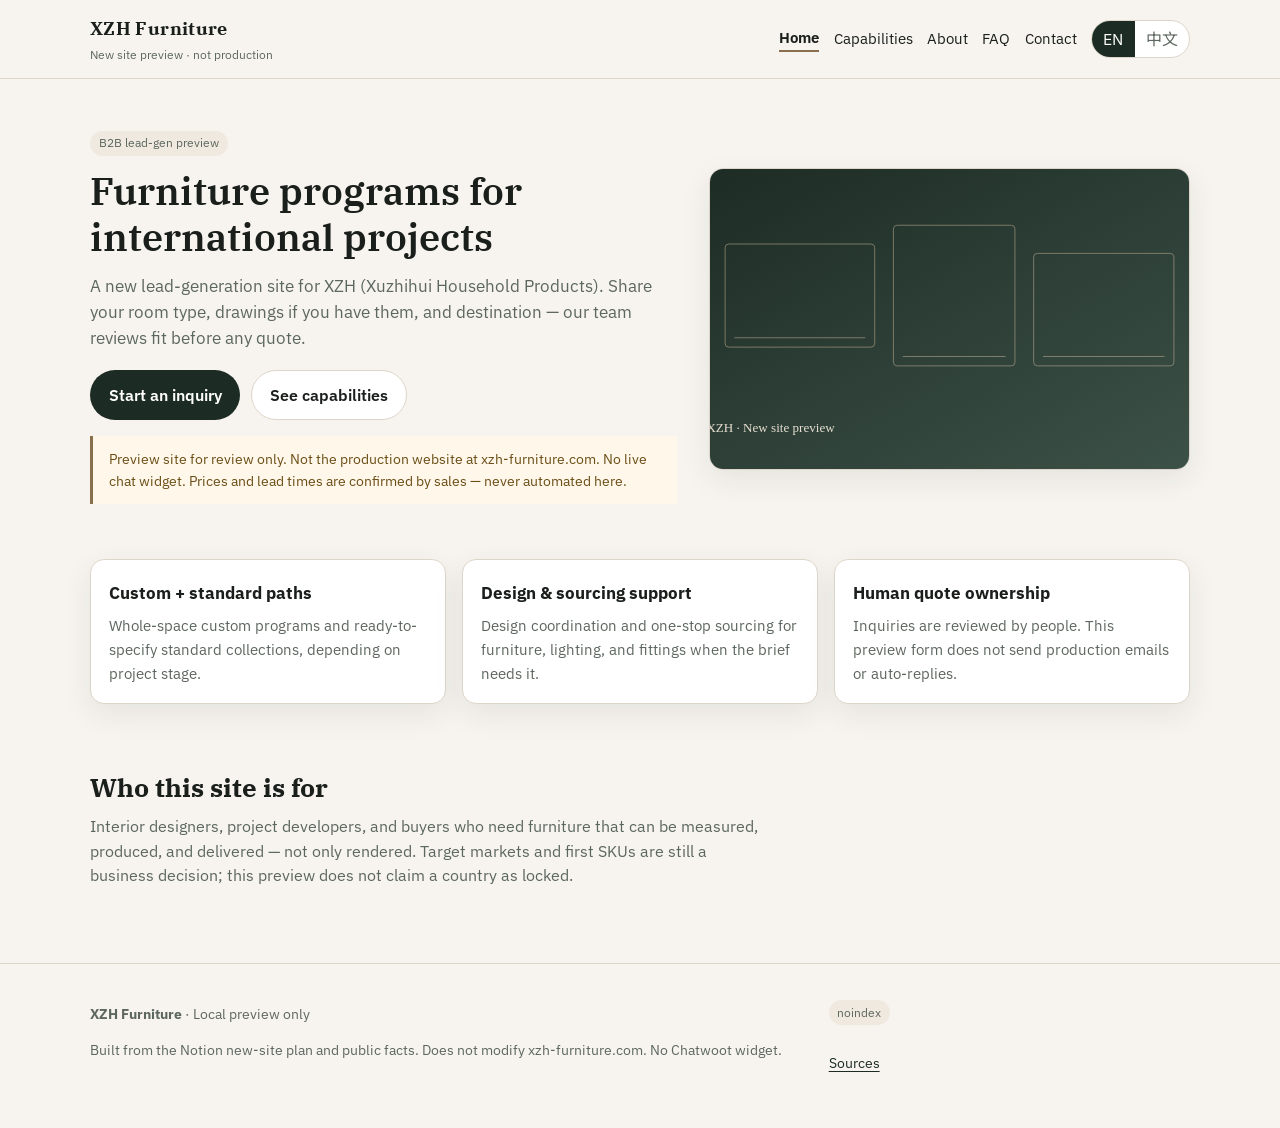
==== index.html @ 588ec73c "XZH new-site preview: static B2B lead-gen pages (local-first)" ====
<!DOCTYPE html>
<html lang="en">
<head>
<meta charset="utf-8"/>
<meta name="viewport" content="width=device-width, initial-scale=1"/>
<title data-i18n-en="Home · XZH Furniture (preview)" data-i18n-zh="首页 · XZH 家具（预览）">Home · XZH Furniture (preview)</title>
<meta name="description" content="XZH Furniture new lead-gen site preview. Not the production website."/>
<meta name="robots" content="noindex,nofollow"/>
<link rel="preconnect" href="https://fonts.googleapis.com"/>
<link rel="preconnect" href="https://fonts.gstatic.com" crossorigin/>
<link href="https://fonts.googleapis.com/css2?family=IBM+Plex+Sans:wght@400;600;700&family=IBM+Plex+Serif:wght@500;600&family=Noto+Sans+SC:wght@400;600&display=swap" rel="stylesheet"/>
<link rel="stylesheet" href="assets/css/site.css"/>
</head>
<body>
<header class="site-header"><div class="wrap header-inner">
<a class="brand" href="index.html">
<strong>XZH Furniture</strong>
<span data-i18n-en="New site preview · not production" data-i18n-zh="新站预览 · 非正式官网">New site preview · not production</span>
</a>
<nav class="nav" aria-label="Primary">
<a href="index.html" aria-current="page" data-i18n-en="Home" data-i18n-zh="首页">Home</a>
<a href="capabilities.html" data-i18n-en="Capabilities" data-i18n-zh="能力">Capabilities</a>
<a href="about.html" data-i18n-en="About" data-i18n-zh="关于">About</a>
<a href="faq.html" data-i18n-en="FAQ" data-i18n-zh="常见问题">FAQ</a>
<a href="contact.html" data-i18n-en="Contact" data-i18n-zh="联系">Contact</a>
<span class="lang" role="group" aria-label="Language">
<button type="button" data-lang="en">EN</button>
<button type="button" data-lang="zh">中文</button>
</span>
</nav></div></header>

<main>
<section class="wrap hero">
<div>
<p class="pill" data-i18n-en="B2B lead-gen preview" data-i18n-zh="B2B 获客预览">B2B lead-gen preview</p>
<h1 data-i18n-en="Furniture programs for international projects" data-i18n-zh="服务国际项目的家具方案入口">Furniture programs for international projects</h1>
<p class="lead" data-i18n-en="A new lead-generation site for XZH (Xuzhihui Household Products). Share your room type, drawings if you have them, and destination — our team reviews fit before any quote." data-i18n-zh="这是 XZH（旭智汇家居）另建的获客预览站。请说明空间类型、是否已有图纸与交付地区——由人工先判断是否匹配，再进入报价。">A new lead-generation site for XZH (Xuzhihui Household Products). Share your room type, drawings if you have them, and destination — our team reviews fit before any quote.</p>
<div class="actions">
<a class="btn btn-primary" href="contact.html" data-i18n-en="Start an inquiry" data-i18n-zh="提交询盘">Start an inquiry</a>
<a class="btn btn-ghost" href="capabilities.html" data-i18n-en="See capabilities" data-i18n-zh="查看能力">See capabilities</a>
</div>
<p class="note" data-i18n-en="Preview site for review only. Not the production website at xzh-furniture.com. No live chat widget. Prices and lead times are confirmed by sales — never automated here." data-i18n-zh="本站仅为预览，不是正式官网 xzh-furniture.com。未接入网页客服。价格与交期须销售确认——此处不会自动承诺。">Preview site for review only. Not the production website at xzh-furniture.com. No live chat widget. Prices and lead times are confirmed by sales — never automated here.</p>
</div>
<div class="hero-card">
<img src="assets/img/hero.svg" alt="" width="1200" height="640"/>
</div>
</section>
<section class="wrap">
<div class="grid-3">
<article class="card"><h3 data-i18n-en="Custom + standard paths" data-i18n-zh="定制与标准双路径">Custom + standard paths</h3><p data-i18n-en="Whole-space custom programs and ready-to-specify standard collections, depending on project stage." data-i18n-zh="可按项目阶段选择全屋定制方案，或可规格化的标准系列。">Whole-space custom programs and ready-to-specify standard collections, depending on project stage.</p></article>
<article class="card"><h3 data-i18n-en="Design & sourcing support" data-i18n-zh="设计与采购协同">Design & sourcing support</h3><p data-i18n-en="Design coordination and one-stop sourcing for furniture, lighting, and fittings when the brief needs it." data-i18n-zh="需要时提供设计配合，以及家具/灯具/五金的一站式采购协调。">Design coordination and one-stop sourcing for furniture, lighting, and fittings when the brief needs it.</p></article>
<article class="card"><h3 data-i18n-en="Human quote ownership" data-i18n-zh="人工承接报价">Human quote ownership</h3><p data-i18n-en="Inquiries are reviewed by people. This preview form does not send production emails or auto-replies." data-i18n-zh="询盘由人工审阅。预览表单不会发送生产邮箱，也不会自动回复客户。">Inquiries are reviewed by people. This preview form does not send production emails or auto-replies.</p></article>
</div>
</section>
<section class="wrap section">
<h2 data-i18n-en="Who this site is for" data-i18n-zh="面向谁">Who this site is for</h2>
<p class="sub prose" data-i18n-en="Interior designers, project developers, and buyers who need furniture that can be measured, produced, and delivered — not only rendered. Target markets and first SKUs are still a business decision; this preview does not claim a country as locked." data-i18n-zh="室内设计师、开发商与采购方：需要可量尺、可生产、可交付的家具，而不只是效果图。目标市场与首发品类仍待业务拍板；本预览不把任何国家写成既定市场。">Interior designers, project developers, and buyers who need furniture that can be measured, produced, and delivered — not only rendered. Target markets and first SKUs are still a business decision; this preview does not claim a country as locked.</p>
</section>
</main>
<footer class="site-footer"><div class="wrap cols">
<div>
<p><strong>XZH Furniture</strong> · <span data-i18n-en="Local preview only" data-i18n-zh="仅本机预览">Local preview only</span></p>
<p data-i18n-en="Built from the Notion new-site plan and public facts. Does not modify xzh-furniture.com. No Chatwoot widget." data-i18n-zh="依据 Notion 另建站方案与公开事实制作。不改动 xzh-furniture.com。未嵌入 Chatwoot。">Built from the Notion new-site plan and public facts. Does not modify xzh-furniture.com. No Chatwoot widget.</p>
</div>
<div>
<p class="pill">noindex</p>
<p><a href="content/sources/ATTRIBUTION.md">Sources</a></p>
</div>
</div></footer>
<script src="js/site.js"></script>
</body></html>
---- assets/css/site.css ----
:root{
  --bg:#f7f4ef; --card:#fff; --ink:#1a1f1c; --muted:#5c675f;
  --line:#ddd5c8; --accent:#1c2b24; --accent-2:#8a6f4d; --warn:#6b4e16;
  --radius:14px; --shadow:0 10px 30px rgba(28,43,36,.08);
  --max:1100px; --font: "IBM Plex Sans", "Noto Sans SC", system-ui, sans-serif;
  --serif: "IBM Plex Serif", "Noto Serif SC", Georgia, serif;
}
*{box-sizing:border-box}
html{scroll-behavior:smooth}
body{margin:0;font-family:var(--font);color:var(--ink);background:var(--bg);line-height:1.55}
a{color:var(--accent);text-decoration-thickness:1px;text-underline-offset:3px}
a:hover{color:var(--accent-2)}
img{max-width:100%;height:auto;display:block}
.wrap{width:min(var(--max), calc(100% - 2rem));margin-inline:auto}
.site-header{position:sticky;top:0;z-index:20;backdrop-filter:blur(10px);background:rgba(247,244,239,.9);border-bottom:1px solid var(--line)}
.header-inner{display:flex;align-items:center;justify-content:space-between;gap:1rem;padding:.9rem 0}
.brand{display:flex;flex-direction:column;gap:.1rem;text-decoration:none;color:inherit}
.brand strong{font-family:var(--serif);font-size:1.15rem;letter-spacing:.02em}
.brand span{font-size:.78rem;color:var(--muted)}
.nav{display:flex;flex-wrap:wrap;gap:.4rem .9rem;align-items:center}
.nav a{text-decoration:none;color:var(--ink);font-size:.95rem}
.nav a[aria-current="page"]{font-weight:650;border-bottom:2px solid var(--accent-2)}
.lang{display:inline-flex;border:1px solid var(--line);border-radius:999px;overflow:hidden;background:#fff}
.lang button{border:0;background:transparent;padding:.35rem .7rem;cursor:pointer;font:inherit;color:var(--muted)}
.lang button[aria-pressed="true"]{background:var(--accent);color:#fff}
.hero{display:grid;grid-template-columns:1.1fr .9fr;gap:2rem;align-items:center;padding:2.5rem 0 1.5rem}
.hero h1{font-family:var(--serif);font-weight:600;font-size:clamp(1.8rem, 3vw, 2.7rem);line-height:1.2;margin:0 0 .8rem}
.hero p.lead{font-size:1.05rem;color:var(--muted);margin:0 0 1.2rem}
.hero-card{background:var(--card);border:1px solid var(--line);border-radius:var(--radius);overflow:hidden;box-shadow:var(--shadow)}
.hero-card img{width:100%;aspect-ratio:16/10;object-fit:cover}
.actions{display:flex;flex-wrap:wrap;gap:.7rem}
.btn{display:inline-flex;align-items:center;justify-content:center;padding:.7rem 1.1rem;border-radius:999px;border:1px solid transparent;font-weight:600;text-decoration:none}
.btn-primary{background:var(--accent);color:#fff}
.btn-primary:hover{color:#fff;filter:brightness(1.08)}
.btn-ghost{background:#fff;border-color:var(--line);color:var(--ink)}
.note{margin-top:1rem;padding:.75rem 1rem;border-left:3px solid var(--accent-2);background:#fff7ea;color:var(--warn);font-size:.9rem}
.grid-3{display:grid;grid-template-columns:repeat(3,1fr);gap:1rem;padding:1rem 0 2.5rem}
.card{background:var(--card);border:1px solid var(--line);border-radius:var(--radius);padding:1.1rem 1.15rem;box-shadow:var(--shadow)}
.card h3{margin:.2rem 0 .5rem;font-size:1.05rem}
.card p{margin:0;color:var(--muted);font-size:.95rem}
.section{padding:1.5rem 0 2.5rem}
.section h2{font-family:var(--serif);font-size:1.6rem;margin:0 0 .4rem}
.section .sub{color:var(--muted);margin:0 0 1.2rem}
.cap-grid{display:grid;grid-template-columns:repeat(2,1fr);gap:1rem}
.cap{background:var(--card);border:1px solid var(--line);border-radius:var(--radius);overflow:hidden}
.cap .body{padding:1rem 1.1rem 1.2rem}
.cap h3{margin:.2rem 0 .4rem}
.cap p{margin:0;color:var(--muted)}
.meta{font-size:.82rem;color:var(--muted);margin-top:.7rem}
.prose{max-width:68ch}
.prose h2{font-family:var(--serif)}
.prose ul{padding-left:1.1rem}
.table{width:100%;border-collapse:collapse;background:#fff;border:1px solid var(--line);border-radius:var(--radius);overflow:hidden}
.table th,.table td{border-bottom:1px solid var(--line);padding:.7rem .8rem;text-align:left;vertical-align:top;font-size:.95rem}
.table th{background:#efe9df;width:28%}
.form{background:var(--card);border:1px solid var(--line);border-radius:var(--radius);padding:1.2rem;box-shadow:var(--shadow);display:grid;gap:.85rem}
.form label{display:grid;gap:.35rem;font-weight:600;font-size:.92rem}
.form input,.form select,.form textarea{font:inherit;padding:.65rem .7rem;border:1px solid var(--line);border-radius:10px;background:#fff}
.form textarea{min-height:120px;resize:vertical}
.form .row{display:grid;grid-template-columns:1fr 1fr;gap:.8rem}
.form .hint{font-weight:400;color:var(--muted);font-size:.85rem}
.form .result{display:none;padding:.8rem 1rem;border-radius:10px;background:#e8f2ec;border:1px solid #b7d2c2}
.form .result.show{display:block}
.site-footer{border-top:1px solid var(--line);padding:1.5rem 0 2.5rem;margin-top:1rem;color:var(--muted);font-size:.9rem}
.site-footer .cols{display:grid;grid-template-columns:2fr 1fr;gap:1rem}
.pill{display:inline-block;padding:.2rem .55rem;border-radius:999px;background:#efe9df;font-size:.75rem;color:var(--muted)}
@media (max-width:860px){
  .hero,.grid-3,.cap-grid,.form .row,.site-footer .cols{grid-template-columns:1fr}
  .header-inner{flex-direction:column;align-items:flex-start}
}
[hidden]{display:none !important}
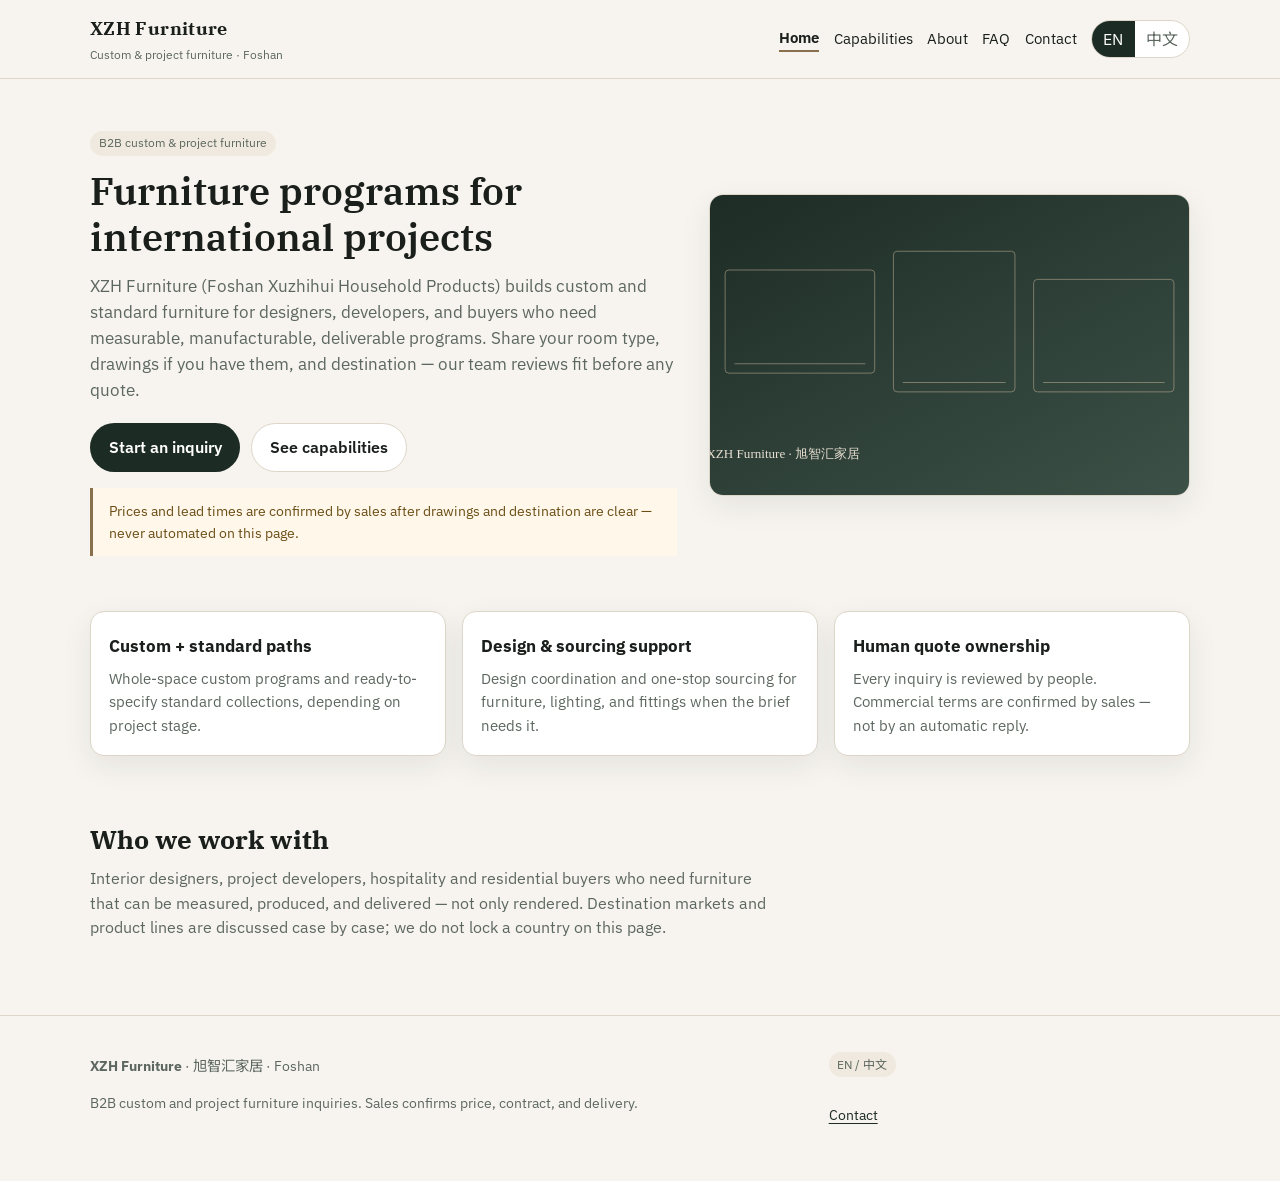
==== commit 33456d2a: "Treat site as official XZH Furniture brand; expand FAQ Remove visitor-facing preview / 非正式官网 languag" ====
--- a/index.html
+++ b/index.html
@@ -3,8 +3,8 @@
 <head>
 <meta charset="utf-8"/>
 <meta name="viewport" content="width=device-width, initial-scale=1"/>
-<title data-i18n-en="Home · XZH Furniture (preview)" data-i18n-zh="首页 · XZH 家具（预览）">Home · XZH Furniture (preview)</title>
-<meta name="description" content="XZH Furniture new lead-gen site preview. Not the production website."/>
+<title data-i18n-en="Home · XZH Furniture" data-i18n-zh="首页 · 旭智汇家居">Home · XZH Furniture</title>
+<meta name="description" content="XZH Furniture (Xuzhihui) — B2B custom and project furniture for international spaces. Inquire for drawings, finishes, and delivery."/>
 <meta name="robots" content="noindex,nofollow"/>
 <link rel="preconnect" href="https://fonts.googleapis.com"/>
 <link rel="preconnect" href="https://fonts.gstatic.com" crossorigin/>
@@ -15,7 +15,7 @@
 <header class="site-header"><div class="wrap header-inner">
 <a class="brand" href="index.html">
 <strong>XZH Furniture</strong>
-<span data-i18n-en="New site preview · not production" data-i18n-zh="新站预览 · 非正式官网">New site preview · not production</span>
+<span data-i18n-en="Custom &amp; project furniture · Foshan" data-i18n-zh="定制与项目家具 · 佛山">Custom &amp; project furniture · Foshan</span>
 </a>
 <nav class="nav" aria-label="Primary">
 <a href="index.html" aria-current="page" data-i18n-en="Home" data-i18n-zh="首页">Home</a>
@@ -32,14 +32,14 @@
 <main>
 <section class="wrap hero">
 <div>
-<p class="pill" data-i18n-en="B2B lead-gen preview" data-i18n-zh="B2B 获客预览">B2B lead-gen preview</p>
+<p class="pill" data-i18n-en="B2B custom &amp; project furniture" data-i18n-zh="B2B 定制与项目家具">B2B custom &amp; project furniture</p>
 <h1 data-i18n-en="Furniture programs for international projects" data-i18n-zh="服务国际项目的家具方案入口">Furniture programs for international projects</h1>
-<p class="lead" data-i18n-en="A new lead-generation site for XZH (Xuzhihui Household Products). Share your room type, drawings if you have them, and destination — our team reviews fit before any quote." data-i18n-zh="这是 XZH（旭智汇家居）另建的获客预览站。请说明空间类型、是否已有图纸与交付地区——由人工先判断是否匹配，再进入报价。">A new lead-generation site for XZH (Xuzhihui Household Products). Share your room type, drawings if you have them, and destination — our team reviews fit before any quote.</p>
+<p class="lead" data-i18n-en="XZH Furniture (Foshan Xuzhihui Household Products) builds custom and standard furniture for designers, developers, and buyers who need measurable, manufacturable, deliverable programs. Share your room type, drawings if you have them, and destination — our team reviews fit before any quote." data-i18n-zh="旭智汇家居（佛山旭智汇家居用品有限公司）为设计师、开发商与采购方提供可量尺、可生产、可交付的定制与标准家具方案。请说明空间类型、是否已有图纸与交付地区——由团队先判断是否匹配，再进入报价。">XZH Furniture (Foshan Xuzhihui Household Products) builds custom and standard furniture for designers, developers, and buyers who need measurable, manufacturable, deliverable programs. Share your room type, drawings if you have them, and destination — our team reviews fit before any quote.</p>
 <div class="actions">
 <a class="btn btn-primary" href="contact.html" data-i18n-en="Start an inquiry" data-i18n-zh="提交询盘">Start an inquiry</a>
 <a class="btn btn-ghost" href="capabilities.html" data-i18n-en="See capabilities" data-i18n-zh="查看能力">See capabilities</a>
 </div>
-<p class="note" data-i18n-en="Preview site for review only. Not the production website at xzh-furniture.com. No live chat widget. Prices and lead times are confirmed by sales — never automated here." data-i18n-zh="本站仅为预览，不是正式官网 xzh-furniture.com。未接入网页客服。价格与交期须销售确认——此处不会自动承诺。">Preview site for review only. Not the production website at xzh-furniture.com. No live chat widget. Prices and lead times are confirmed by sales — never automated here.</p>
+<p class="note" data-i18n-en="Prices and lead times are confirmed by sales after drawings and destination are clear — never automated on this page." data-i18n-zh="价格与交期须在图纸与交付地明确后由销售确认——本页不会自动承诺。">Prices and lead times are confirmed by sales after drawings and destination are clear — never automated on this page.</p>
 </div>
 <div class="hero-card">
 <img src="assets/img/hero.svg" alt="" width="1200" height="640"/>
@@ -48,23 +48,23 @@
 <section class="wrap">
 <div class="grid-3">
 <article class="card"><h3 data-i18n-en="Custom + standard paths" data-i18n-zh="定制与标准双路径">Custom + standard paths</h3><p data-i18n-en="Whole-space custom programs and ready-to-specify standard collections, depending on project stage." data-i18n-zh="可按项目阶段选择全屋定制方案，或可规格化的标准系列。">Whole-space custom programs and ready-to-specify standard collections, depending on project stage.</p></article>
-<article class="card"><h3 data-i18n-en="Design & sourcing support" data-i18n-zh="设计与采购协同">Design & sourcing support</h3><p data-i18n-en="Design coordination and one-stop sourcing for furniture, lighting, and fittings when the brief needs it." data-i18n-zh="需要时提供设计配合，以及家具/灯具/五金的一站式采购协调。">Design coordination and one-stop sourcing for furniture, lighting, and fittings when the brief needs it.</p></article>
-<article class="card"><h3 data-i18n-en="Human quote ownership" data-i18n-zh="人工承接报价">Human quote ownership</h3><p data-i18n-en="Inquiries are reviewed by people. This preview form does not send production emails or auto-replies." data-i18n-zh="询盘由人工审阅。预览表单不会发送生产邮箱，也不会自动回复客户。">Inquiries are reviewed by people. This preview form does not send production emails or auto-replies.</p></article>
+<article class="card"><h3 data-i18n-en="Design &amp; sourcing support" data-i18n-zh="设计与采购协同">Design &amp; sourcing support</h3><p data-i18n-en="Design coordination and one-stop sourcing for furniture, lighting, and fittings when the brief needs it." data-i18n-zh="需要时提供设计配合，以及家具/灯具/五金的一站式采购协调。">Design coordination and one-stop sourcing for furniture, lighting, and fittings when the brief needs it.</p></article>
+<article class="card"><h3 data-i18n-en="Human quote ownership" data-i18n-zh="人工承接报价">Human quote ownership</h3><p data-i18n-en="Every inquiry is reviewed by people. Commercial terms are confirmed by sales — not by an automatic reply." data-i18n-zh="每笔询盘由人工审阅。商务条款由销售确认——不会由自动回复承诺。">Every inquiry is reviewed by people. Commercial terms are confirmed by sales — not by an automatic reply.</p></article>
 </div>
 </section>
 <section class="wrap section">
-<h2 data-i18n-en="Who this site is for" data-i18n-zh="面向谁">Who this site is for</h2>
-<p class="sub prose" data-i18n-en="Interior designers, project developers, and buyers who need furniture that can be measured, produced, and delivered — not only rendered. Target markets and first SKUs are still a business decision; this preview does not claim a country as locked." data-i18n-zh="室内设计师、开发商与采购方：需要可量尺、可生产、可交付的家具，而不只是效果图。目标市场与首发品类仍待业务拍板；本预览不把任何国家写成既定市场。">Interior designers, project developers, and buyers who need furniture that can be measured, produced, and delivered — not only rendered. Target markets and first SKUs are still a business decision; this preview does not claim a country as locked.</p>
+<h2 data-i18n-en="Who we work with" data-i18n-zh="我们服务谁">Who we work with</h2>
+<p class="sub prose" data-i18n-en="Interior designers, project developers, hospitality and residential buyers who need furniture that can be measured, produced, and delivered — not only rendered. Destination markets and product lines are discussed case by case; we do not lock a country on this page." data-i18n-zh="室内设计师、开发商、酒店与住宅采购方：需要可量尺、可生产、可交付的家具，而不只是效果图。目标市场与产品线按项目个案沟通；本站不预设锁定某一国家。">Interior designers, project developers, hospitality and residential buyers who need furniture that can be measured, produced, and delivered — not only rendered. Destination markets and product lines are discussed case by case; we do not lock a country on this page.</p>
 </section>
 </main>
 <footer class="site-footer"><div class="wrap cols">
 <div>
-<p><strong>XZH Furniture</strong> · <span data-i18n-en="Local preview only" data-i18n-zh="仅本机预览">Local preview only</span></p>
-<p data-i18n-en="Built from the Notion new-site plan and public facts. Does not modify xzh-furniture.com. No Chatwoot widget." data-i18n-zh="依据 Notion 另建站方案与公开事实制作。不改动 xzh-furniture.com。未嵌入 Chatwoot。">Built from the Notion new-site plan and public facts. Does not modify xzh-furniture.com. No Chatwoot widget.</p>
+<p><strong>XZH Furniture</strong> · <span data-i18n-en="旭智汇家居 · Foshan" data-i18n-zh="旭智汇家居 · 佛山">旭智汇家居 · Foshan</span></p>
+<p data-i18n-en="B2B custom and project furniture inquiries. Sales confirms price, contract, and delivery." data-i18n-zh="面向 B2B 定制与项目家具询盘。价格、合同与交付由销售确认。">B2B custom and project furniture inquiries. Sales confirms price, contract, and delivery.</p>
 </div>
 <div>
-<p class="pill">noindex</p>
-<p><a href="content/sources/ATTRIBUTION.md">Sources</a></p>
+<p class="pill" data-i18n-en="EN / 中文" data-i18n-zh="中文 / EN">EN / 中文</p>
+<p><a href="contact.html" data-i18n-en="Contact" data-i18n-zh="联系">Contact</a></p>
 </div>
 </div></footer>
 <script src="js/site.js"></script>
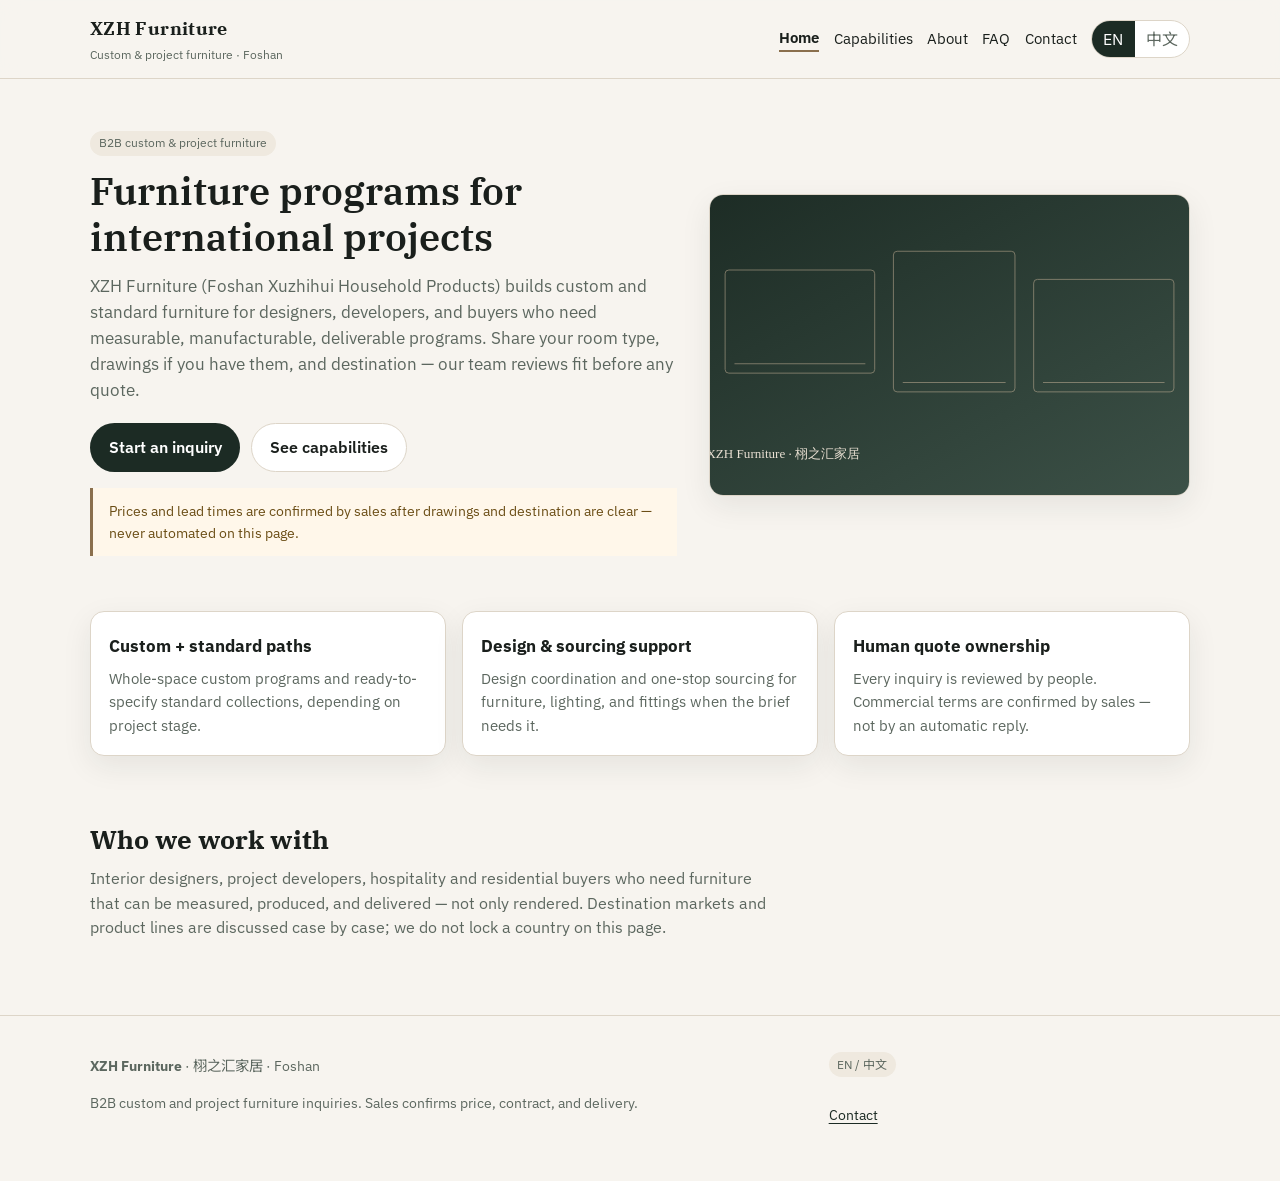
==== commit 476bdb2b: "Correct Chinese brand to 栩之汇 (was 旭智汇) Visitor-facing and maintainer copy: 旭智汇家居 → 栩之汇家居; legal-look" ====
--- a/index.html
+++ b/index.html
@@ -3,7 +3,7 @@
 <head>
 <meta charset="utf-8"/>
 <meta name="viewport" content="width=device-width, initial-scale=1"/>
-<title data-i18n-en="Home · XZH Furniture" data-i18n-zh="首页 · 旭智汇家居">Home · XZH Furniture</title>
+<title data-i18n-en="Home · XZH Furniture" data-i18n-zh="首页 · 栩之汇家居">Home · XZH Furniture</title>
 <meta name="description" content="XZH Furniture (Xuzhihui) — B2B custom and project furniture for international spaces. Inquire for drawings, finishes, and delivery."/>
 <meta name="robots" content="noindex,nofollow"/>
 <link rel="preconnect" href="https://fonts.googleapis.com"/>
@@ -34,7 +34,7 @@
 <div>
 <p class="pill" data-i18n-en="B2B custom &amp; project furniture" data-i18n-zh="B2B 定制与项目家具">B2B custom &amp; project furniture</p>
 <h1 data-i18n-en="Furniture programs for international projects" data-i18n-zh="服务国际项目的家具方案入口">Furniture programs for international projects</h1>
-<p class="lead" data-i18n-en="XZH Furniture (Foshan Xuzhihui Household Products) builds custom and standard furniture for designers, developers, and buyers who need measurable, manufacturable, deliverable programs. Share your room type, drawings if you have them, and destination — our team reviews fit before any quote." data-i18n-zh="旭智汇家居（佛山旭智汇家居用品有限公司）为设计师、开发商与采购方提供可量尺、可生产、可交付的定制与标准家具方案。请说明空间类型、是否已有图纸与交付地区——由团队先判断是否匹配，再进入报价。">XZH Furniture (Foshan Xuzhihui Household Products) builds custom and standard furniture for designers, developers, and buyers who need measurable, manufacturable, deliverable programs. Share your room type, drawings if you have them, and destination — our team reviews fit before any quote.</p>
+<p class="lead" data-i18n-en="XZH Furniture (Foshan Xuzhihui Household Products) builds custom and standard furniture for designers, developers, and buyers who need measurable, manufacturable, deliverable programs. Share your room type, drawings if you have them, and destination — our team reviews fit before any quote." data-i18n-zh="栩之汇家居（佛山栩之汇家居用品有限公司）为设计师、开发商与采购方提供可量尺、可生产、可交付的定制与标准家具方案。请说明空间类型、是否已有图纸与交付地区——由团队先判断是否匹配，再进入报价。">XZH Furniture (Foshan Xuzhihui Household Products) builds custom and standard furniture for designers, developers, and buyers who need measurable, manufacturable, deliverable programs. Share your room type, drawings if you have them, and destination — our team reviews fit before any quote.</p>
 <div class="actions">
 <a class="btn btn-primary" href="contact.html" data-i18n-en="Start an inquiry" data-i18n-zh="提交询盘">Start an inquiry</a>
 <a class="btn btn-ghost" href="capabilities.html" data-i18n-en="See capabilities" data-i18n-zh="查看能力">See capabilities</a>
@@ -59,7 +59,7 @@
 </main>
 <footer class="site-footer"><div class="wrap cols">
 <div>
-<p><strong>XZH Furniture</strong> · <span data-i18n-en="旭智汇家居 · Foshan" data-i18n-zh="旭智汇家居 · 佛山">旭智汇家居 · Foshan</span></p>
+<p><strong>XZH Furniture</strong> · <span data-i18n-en="栩之汇家居 · Foshan" data-i18n-zh="栩之汇家居 · 佛山">栩之汇家居 · Foshan</span></p>
 <p data-i18n-en="B2B custom and project furniture inquiries. Sales confirms price, contract, and delivery." data-i18n-zh="面向 B2B 定制与项目家具询盘。价格、合同与交付由销售确认。">B2B custom and project furniture inquiries. Sales confirms price, contract, and delivery.</p>
 </div>
 <div>
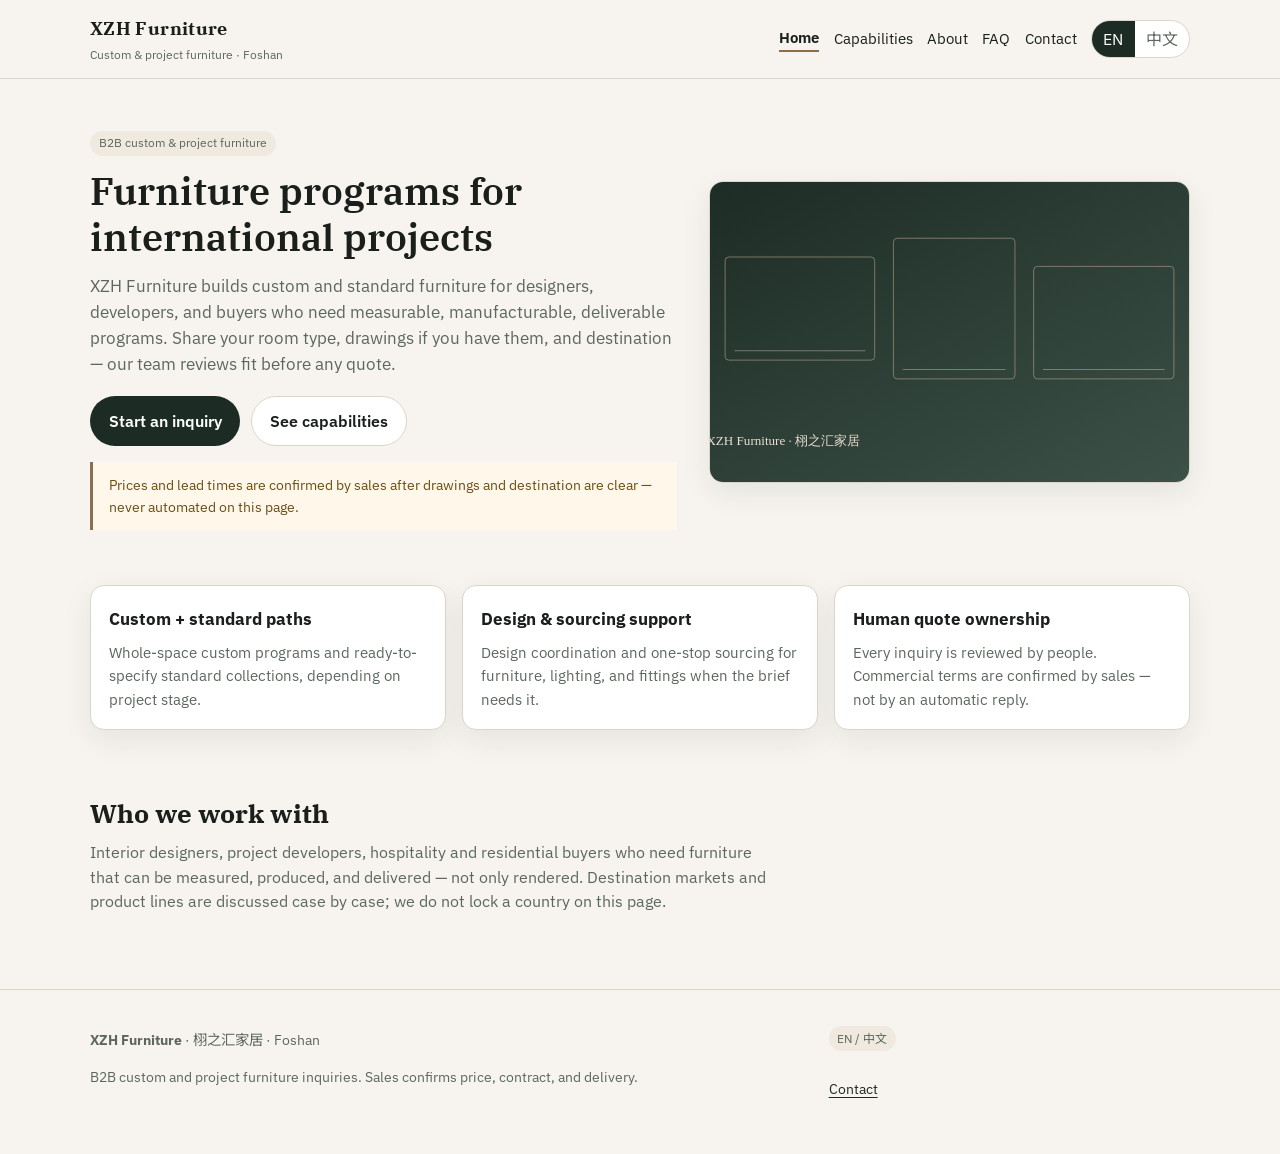
==== commit 05698ad6: "Fix visitor brand copy: drop fake legal entity and bad tagline Remove 服务国际项目的家具方案入口, Xuzhihui / Hous" ====
--- a/index.html
+++ b/index.html
@@ -4,7 +4,7 @@
 <meta charset="utf-8"/>
 <meta name="viewport" content="width=device-width, initial-scale=1"/>
 <title data-i18n-en="Home · XZH Furniture" data-i18n-zh="首页 · 栩之汇家居">Home · XZH Furniture</title>
-<meta name="description" content="XZH Furniture (Xuzhihui) — B2B custom and project furniture for international spaces. Inquire for drawings, finishes, and delivery."/>
+<meta name="description" content="XZH Furniture — B2B custom and project furniture for international spaces. Inquire for drawings, finishes, and delivery."/>
 <meta name="robots" content="noindex,nofollow"/>
 <link rel="preconnect" href="https://fonts.googleapis.com"/>
 <link rel="preconnect" href="https://fonts.gstatic.com" crossorigin/>
@@ -33,8 +33,8 @@
 <section class="wrap hero">
 <div>
 <p class="pill" data-i18n-en="B2B custom &amp; project furniture" data-i18n-zh="B2B 定制与项目家具">B2B custom &amp; project furniture</p>
-<h1 data-i18n-en="Furniture programs for international projects" data-i18n-zh="服务国际项目的家具方案入口">Furniture programs for international projects</h1>
-<p class="lead" data-i18n-en="XZH Furniture (Foshan Xuzhihui Household Products) builds custom and standard furniture for designers, developers, and buyers who need measurable, manufacturable, deliverable programs. Share your room type, drawings if you have them, and destination — our team reviews fit before any quote." data-i18n-zh="栩之汇家居（佛山栩之汇家居用品有限公司）为设计师、开发商与采购方提供可量尺、可生产、可交付的定制与标准家具方案。请说明空间类型、是否已有图纸与交付地区——由团队先判断是否匹配，再进入报价。">XZH Furniture (Foshan Xuzhihui Household Products) builds custom and standard furniture for designers, developers, and buyers who need measurable, manufacturable, deliverable programs. Share your room type, drawings if you have them, and destination — our team reviews fit before any quote.</p>
+<h1 data-i18n-en="Furniture programs for international projects" data-i18n-zh="面向国际项目的定制与项目家具">Furniture programs for international projects</h1>
+<p class="lead" data-i18n-en="XZH Furniture builds custom and standard furniture for designers, developers, and buyers who need measurable, manufacturable, deliverable programs. Share your room type, drawings if you have them, and destination — our team reviews fit before any quote." data-i18n-zh="栩之汇家居为设计师、开发商与采购方提供可量尺、可生产、可交付的定制与标准家具。请说明空间类型、是否已有图纸与交付地区——由团队先判断是否匹配，再进入报价。">XZH Furniture builds custom and standard furniture for designers, developers, and buyers who need measurable, manufacturable, deliverable programs. Share your room type, drawings if you have them, and destination — our team reviews fit before any quote.</p>
 <div class="actions">
 <a class="btn btn-primary" href="contact.html" data-i18n-en="Start an inquiry" data-i18n-zh="提交询盘">Start an inquiry</a>
 <a class="btn btn-ghost" href="capabilities.html" data-i18n-en="See capabilities" data-i18n-zh="查看能力">See capabilities</a>
